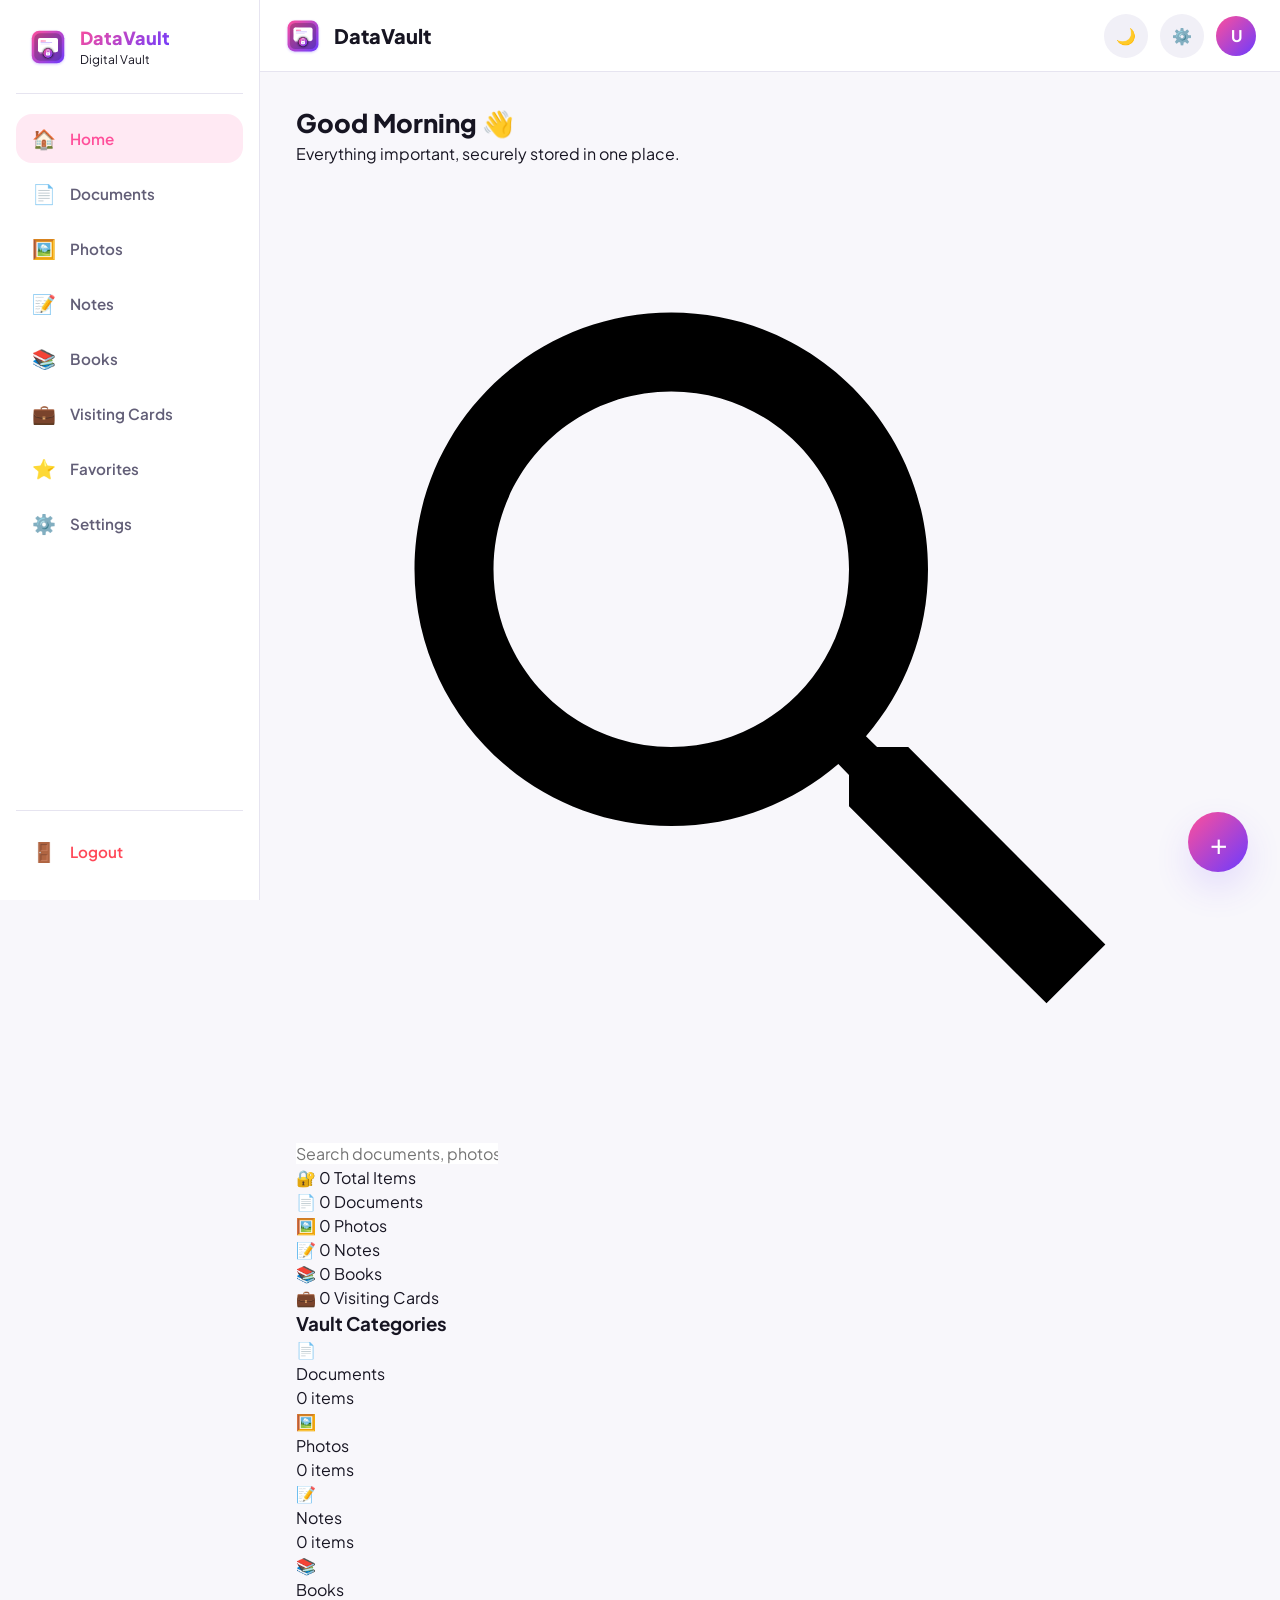
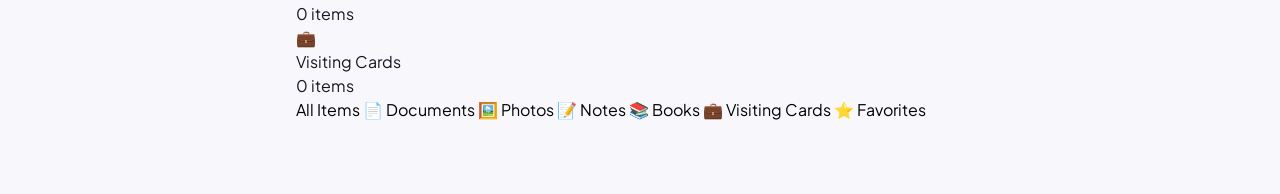
==== dashboard.html @ a6f7eb05 "Initial commit - DataVault PWA web application" ====
<!DOCTYPE html>
<html lang="en">
<head>
  <meta charset="UTF-8">
  <meta name="viewport" content="width=device-width, initial-scale=1.0">
  <meta name="theme-color" content="#FF4F9A">
  <meta name="description" content="DataVault Dashboard - Manage your personal digital documents, photos, notes, books, and visiting cards.">
  <title>Dashboard - DataVault</title>
  
  <link rel="manifest" href="manifest.json">
  <link rel="icon" type="image/svg+xml" href="assets/logo.svg">

  <link rel="preconnect" href="https://fonts.googleapis.com">
  <link rel="preconnect" href="https://fonts.gstatic.com" crossorigin>
  <link href="https://fonts.googleapis.com/css2?family=Plus+Jakarta+Sans:wght@400;500;600;700;800&display=swap" rel="stylesheet">
  
  <link rel="stylesheet" href="css/style.css">
  <link rel="stylesheet" href="css/components.css">
  <link rel="stylesheet" href="css/dashboard.css">
</head>
<body>

  <div class="app-layout">
    
    <!-- Desktop Sidebar Navigation -->
    <aside class="sidebar">
      <div class="sidebar-logo">
        <img src="assets/logo.svg" alt="DataVault Logo">
        <div>
          <div class="font-extrabold text-lg text-gradient">DataVault</div>
          <div class="text-xs text-muted">Digital Vault</div>
        </div>
      </div>

      <nav class="sidebar-nav">
        <button class="sidebar-link active pill-btn" data-filter="all" style="justify-content:flex-start; width:100%; border:none; text-align:left;">
          <span style="font-size:1.2rem;">🏠</span> <span>Home</span>
        </button>
        <button class="sidebar-link pill-btn" data-filter="document" style="justify-content:flex-start; width:100%; border:none; text-align:left;">
          <span style="font-size:1.2rem;">📄</span> <span>Documents</span>
        </button>
        <button class="sidebar-link pill-btn" data-filter="photo" style="justify-content:flex-start; width:100%; border:none; text-align:left;">
          <span style="font-size:1.2rem;">🖼️</span> <span>Photos</span>
        </button>
        <button class="sidebar-link pill-btn" data-filter="note" style="justify-content:flex-start; width:100%; border:none; text-align:left;">
          <span style="font-size:1.2rem;">📝</span> <span>Notes</span>
        </button>
        <button class="sidebar-link pill-btn" data-filter="book" style="justify-content:flex-start; width:100%; border:none; text-align:left;">
          <span style="font-size:1.2rem;">📚</span> <span>Books</span>
        </button>
        <button class="sidebar-link pill-btn" data-filter="visiting-card" style="justify-content:flex-start; width:100%; border:none; text-align:left;">
          <span style="font-size:1.2rem;">💼</span> <span>Visiting Cards</span>
        </button>
        <button class="sidebar-link pill-btn" data-filter="favorite" style="justify-content:flex-start; width:100%; border:none; text-align:left;">
          <span style="font-size:1.2rem;">⭐</span> <span>Favorites</span>
        </button>
        <button class="sidebar-link" data-action="open-settings">
          <span style="font-size:1.2rem;">⚙️</span> <span>Settings</span>
        </button>
      </nav>

      <div style="margin-top:auto; padding-top:16px; border-top:1px solid var(--border-color);">
        <button class="sidebar-link" data-action="logout" style="color:#FF4757; width:100%;">
          <span style="font-size:1.2rem;">🚪</span> <span>Logout</span>
        </button>
      </div>
    </aside>

    <!-- Main Content Work Area -->
    <main class="main-content">
      
      <!-- Dashboard Top Header Bar -->
      <header class="dashboard-header">
        <div class="header-left">
          <img src="assets/logo.svg" alt="DataVault" class="header-brand-logo">
          <span class="header-brand-title">DataVault</span>
        </div>

        <div class="header-right">
          <button class="btn-icon theme-toggle-btn" title="Toggle Light/Dark Theme">🌙</button>
          <button class="btn-icon" data-action="open-settings" title="Settings">⚙️</button>
          <div class="user-avatar" id="userAvatar" data-action="open-settings" title="Profile Settings">U</div>
        </div>
      </header>

      <!-- Main Body Container -->
      <div class="dashboard-body">
        
        <!-- Dynamic User Greeting -->
        <div class="greeting-section">
          <h2 class="greeting-text" id="userGreeting">Good Morning 👋</h2>
          <p class="greeting-subtext">Everything important, securely stored in one place.</p>
        </div>

        <!-- Global Search Input -->
        <div class="search-container">
          <div class="search-input-wrapper">
            <svg xmlns="http://www.w3.org/2000/svg" viewBox="0 0 24 24"><path d="M15.5 14h-.79l-.28-.27C15.41 12.59 16 11.11 16 9.5 16 5.91 13.09 3 9.5 3S3 5.91 3 9.5 5.91 16 9.5 16c1.61 0 3.09-.59 4.23-1.57l.27.28v.79l5 4.99L20.49 19l-4.99-5zm-6 0C7.01 14 5 11.99 5 9.5S7.01 5 9.5 5 14 7.01 14 9.5 11.99 14 9.5 14z"/></svg>
            <input type="text" id="searchInput" class="search-input" placeholder="Search documents, photos, notes, books, contacts...">
          </div>
        </div>

        <!-- Summary Stats Grid -->
        <div class="stats-grid">
          <div class="stat-card">
            <span class="stat-icon">🔐</span>
            <span class="stat-val" id="statTotal">0</span>
            <span class="stat-lbl">Total Items</span>
          </div>
          <div class="stat-card">
            <span class="stat-icon">📄</span>
            <span class="stat-val" id="statDocs">0</span>
            <span class="stat-lbl">Documents</span>
          </div>
          <div class="stat-card">
            <span class="stat-icon">🖼️</span>
            <span class="stat-val" id="statPhotos">0</span>
            <span class="stat-lbl">Photos</span>
          </div>
          <div class="stat-card">
            <span class="stat-icon">📝</span>
            <span class="stat-val" id="statNotes">0</span>
            <span class="stat-lbl">Notes</span>
          </div>
          <div class="stat-card">
            <span class="stat-icon">📚</span>
            <span class="stat-val" id="statBooks">0</span>
            <span class="stat-lbl">Books</span>
          </div>
          <div class="stat-card">
            <span class="stat-icon">💼</span>
            <span class="stat-val" id="statCards">0</span>
            <span class="stat-lbl">Visiting Cards</span>
          </div>
        </div>

        <!-- Categories Section -->
        <div class="section-title-row">
          <h3 class="section-title">Vault Categories</h3>
        </div>
        <div class="categories-grid">
          <div class="category-card" data-category-type="document" data-action="add-doc">
            <div class="category-icon">📄</div>
            <div class="category-name">Documents</div>
            <div class="category-count">0 items</div>
          </div>
          <div class="category-card" data-category-type="photo" data-action="add-photo">
            <div class="category-icon">🖼️</div>
            <div class="category-name">Photos</div>
            <div class="category-count">0 items</div>
          </div>
          <div class="category-card" data-category-type="note" data-action="add-note">
            <div class="category-icon">📝</div>
            <div class="category-name">Notes</div>
            <div class="category-count">0 items</div>
          </div>
          <div class="category-card" data-category-type="book" data-action="add-book">
            <div class="category-icon">📚</div>
            <div class="category-name">Books</div>
            <div class="category-count">0 items</div>
          </div>
          <div class="category-card" data-category-type="visiting-card" data-action="add-vc">
            <div class="category-icon">💼</div>
            <div class="category-name">Visiting Cards</div>
            <div class="category-count">0 items</div>
          </div>
        </div>

        <!-- Filter Tabs / Pills -->
        <div class="filter-pills">
          <button class="pill-btn active" data-filter="all">All Items</button>
          <button class="pill-btn" data-filter="document">📄 Documents</button>
          <button class="pill-btn" data-filter="photo">🖼️ Photos</button>
          <button class="pill-btn" data-filter="note">📝 Notes</button>
          <button class="pill-btn" data-filter="book">📚 Books</button>
          <button class="pill-btn" data-filter="visiting-card">💼 Visiting Cards</button>
          <button class="pill-btn" data-filter="favorite">⭐ Favorites</button>
        </div>

        <!-- Vault Items Render Grid -->
        <div id="itemsGrid" class="items-grid">
          <!-- Dynamic cards injected by dashboard.js -->
        </div>

      </div>
    </main>
  </div>

  <!-- Mobile Bottom Navigation -->
  <nav class="bottom-nav">
    <button class="nav-item active pill-btn" data-filter="all">
      <svg xmlns="http://www.w3.org/2000/svg" viewBox="0 0 24 24"><path d="M10 20v-6h4v6h5v-8h3L12 3 2 12h3v8z"/></svg>
      <span>Home</span>
    </button>
    <button class="nav-item pill-btn" data-filter="document">
      <svg xmlns="http://www.w3.org/2000/svg" viewBox="0 0 24 24"><path d="M14 2H6c-1.1 0-1.99.9-1.99 2L4 20c0 1.1.89 2 1.99 2H18c1.1 0 2-.9 2-2V8l-6-6zm2 16H8v-2h8v2zm0-4H8v-2h8v2zm-3-5V3.5L18.5 9H13z"/></svg>
      <span>Docs</span>
    </button>
    <button class="nav-item pill-btn" data-filter="favorite">
      <svg xmlns="http://www.w3.org/2000/svg" viewBox="0 0 24 24"><path d="M12 17.27L18.18 21l-1.64-7.03L22 9.24l-7.19-.61L12 2 9.19 8.63 2 9.24l5.46 4.73L5.82 21z"/></svg>
      <span>Favorites</span>
    </button>
    <button class="nav-item" data-action="open-settings">
      <svg xmlns="http://www.w3.org/2000/svg" viewBox="0 0 24 24"><path d="M19.14 12.94c.04-.3.06-.61.06-.94 0-.32-.02-.64-.07-.94l2.03-1.58c.18-.14.23-.41.12-.61l-1.92-3.32c-.12-.22-.37-.29-.59-.22l-2.39.96c-.5-.38-1.03-.7-1.62-.94l-.36-2.54c-.04-.24-.24-.41-.48-.41h-3.84c-.24 0-.43.17-.47.41l-.36 2.54c-.59.24-1.13.57-1.62.94l-2.39-.96c-.22-.08-.47 0-.59.22L2.74 8.87c-.12.21-.08.47.12.61l2.03 1.58c-.05.3-.09.63-.09.94s.02.64.07.94l-2.03 1.58c-.18.14-.23.41-.12.61l1.92 3.32c.12.22.37.29.59.22l2.39-.96c.5.38 1.03.7 1.62.94l.36 2.54c.05.24.24.41.48.41h3.84c.24 0 .44-.17.47-.41l.36-2.54c.59-.24 1.13-.56 1.62-.94l2.39.96c.22.08.47 0 .59-.22l1.92-3.32c.12-.22.07-.47-.12-.61l-2.01-1.58zM12 15.6c-1.98 0-3.6-1.62-3.6-3.6s1.62-3.6 3.6-3.6 3.6 1.62 3.6 3.6-1.62 3.6-3.6 3.6z"/></svg>
      <span>Settings</span>
    </button>
  </nav>

  <!-- Floating Speed Dial Action Button (+) -->
  <div class="fab-container" id="fabContainer">
    <div class="fab-options">
      <button class="fab-option-btn" onclick="document.getElementById('cameraInputTrigger').click()">
        <span>📷</span> Take Photo
      </button>
      <input type="file" id="cameraInputTrigger" accept="image/*" capture="environment" style="display:none;" onchange="
        if(this.files[0]) {
          document.getElementById('uploadFileInput').files = this.files;
          document.querySelector('[data-action=add-photo]').click();
        }
      ">
      <button class="fab-option-btn" data-action="add-photo">
        <span>🖼️</span> Upload Photo
      </button>
      <button class="fab-option-btn" data-action="add-doc">
        <span>📄</span> Upload Document
      </button>
      <button class="fab-option-btn" data-action="add-note">
        <span>📝</span> Create Note
      </button>
      <button class="fab-option-btn" data-action="add-book">
        <span>📚</span> Add Book
      </button>
      <button class="fab-option-btn" data-action="add-vc">
        <span>💼</span> Visiting Card
      </button>
    </div>

    <button class="fab-main" id="fabMain" title="Add to Vault">+</button>
  </div>

  <!-- UPLOAD MEDIA MODAL (Documents / Photos) -->
  <div class="modal-overlay" id="uploadMediaModal">
    <div class="modal-card">
      <div class="modal-header">
        <h3 class="modal-title" id="uploadModalTitle">Upload File</h3>
        <button class="btn-icon" data-dismiss="modal">✕</button>
      </div>
      <form id="uploadMediaForm">
        <div class="modal-body">
          <input type="hidden" id="uploadItemType" value="document">
          
          <div class="form-group">
            <label class="form-label">Category</label>
            <select id="uploadSubcategorySelect" class="form-select"></select>
          </div>

          <div class="form-group">
            <label class="form-label" for="uploadTitleInput">Title *</label>
            <input type="text" id="uploadTitleInput" class="form-input" placeholder="e.g. Passport Copy or Driving Licence" required>
          </div>

          <div class="form-group">
            <label class="form-label" for="uploadDescInput">Description (Optional)</label>
            <textarea id="uploadDescInput" class="form-textarea" placeholder="Add additional details or remarks..."></textarea>
          </div>

          <div class="form-group">
            <label class="form-label">Select File / Capture *</label>
            <input type="file" id="uploadFileInput" class="form-input" accept="image/*,.pdf" required>
          </div>

          <div id="uploadProgressContainer" style="display:none; margin-top:16px;">
            <div class="text-xs font-semibold text-secondary" style="margin-bottom:6px;">Uploading to Cloudinary...</div>
            <div style="height:8px; background:var(--surface-secondary); border-radius:4px; overflow:hidden;">
              <div id="uploadProgressBar" style="width:0%; height:100%; background:var(--brand-gradient); transition:width 0.2s;"></div>
            </div>
          </div>
        </div>
        <div class="modal-footer">
          <button type="button" class="btn btn-secondary" data-dismiss="modal">Cancel</button>
          <button type="submit" class="btn btn-primary">Upload & Save 🔒</button>
        </div>
      </form>
    </div>
  </div>

  <!-- ADD NOTE MODAL -->
  <div class="modal-overlay" id="addNoteModal">
    <div class="modal-card">
      <div class="modal-header">
        <h3 class="modal-title">Create Secure Note 📝</h3>
        <button class="btn-icon" data-dismiss="modal">✕</button>
      </div>
      <form id="addNoteForm">
        <div class="modal-body">
          <div class="form-group">
            <label class="form-label" for="noteTitle">Note Title *</label>
            <input type="text" id="noteTitle" name="noteTitle" class="form-input" placeholder="e.g. Bank PINs or Wi-Fi Passwords" required>
          </div>

          <div class="form-group">
            <label class="form-label" for="noteCategory">Category</label>
            <select id="noteCategory" name="noteCategory" class="form-select">
              <option value="Personal">Personal</option>
              <option value="Work">Work</option>
              <option value="Financial">Financial</option>
              <option value="Passwords">Passwords</option>
              <option value="Ideas">Ideas</option>
            </select>
          </div>

          <div class="form-group">
            <label class="form-label" for="noteContent">Content *</label>
            <textarea id="noteContent" name="noteContent" class="form-textarea" style="min-height:160px;" placeholder="Write your sensitive note here..." required></textarea>
          </div>

          <div style="display:flex; align-items:center; gap:8px;">
            <input type="checkbox" id="noteFavorite" name="noteFavorite" style="width:18px; height:18px; accent-color:var(--primary);">
            <label for="noteFavorite" class="text-sm font-semibold">Mark as Favorite ⭐</label>
          </div>
        </div>
        <div class="modal-footer">
          <button type="button" class="btn btn-secondary" data-dismiss="modal">Cancel</button>
          <button type="submit" class="btn btn-primary">Save Note</button>
        </div>
      </form>
    </div>
  </div>

  <!-- ADD BOOK MODAL -->
  <div class="modal-overlay" id="addBookModal">
    <div class="modal-card">
      <div class="modal-header">
        <h3 class="modal-title">Add Book 📚</h3>
        <button class="btn-icon" data-dismiss="modal">✕</button>
      </div>
      <form id="addBookForm">
        <div class="modal-body">
          <div class="form-group">
            <label class="form-label" for="bookNameInput">Book Name *</label>
            <input type="text" id="bookNameInput" class="form-input" placeholder="e.g. Atomic Habits" required>
          </div>

          <div class="form-group">
            <label class="form-label" for="bookAuthorInput">Author *</label>
            <input type="text" id="bookAuthorInput" class="form-input" placeholder="e.g. James Clear" required>
          </div>

          <div class="form-group">
            <label class="form-label" for="bookCategoryInput">Genre / Category</label>
            <input type="text" id="bookCategoryInput" class="form-input" placeholder="e.g. Self Improvement">
          </div>

          <div class="form-group">
            <label class="form-label" for="bookDescInput">Notes / Summary</label>
            <textarea id="bookDescInput" class="form-textarea" placeholder="Key takeaways or summary..."></textarea>
          </div>

          <div class="form-group">
            <label class="form-label" for="bookCoverInput">Cover Image / PDF (Optional)</label>
            <input type="file" id="bookCoverInput" class="form-input" accept="image/*,.pdf">
          </div>
        </div>
        <div class="modal-footer">
          <button type="button" class="btn btn-secondary" data-dismiss="modal">Cancel</button>
          <button type="submit" class="btn btn-primary">Save Book</button>
        </div>
      </form>
    </div>
  </div>

  <!-- ADD VISITING CARD MODAL -->
  <div class="modal-overlay" id="addVisitingCardModal">
    <div class="modal-card">
      <div class="modal-header">
        <h3 class="modal-title">Add Visiting Card 💼</h3>
        <button class="btn-icon" data-dismiss="modal">✕</button>
      </div>
      <form id="addVisitingCardForm">
        <div class="modal-body">
          <div class="form-group">
            <label class="form-label" for="vcPersonName">Person Name *</label>
            <input type="text" id="vcPersonName" class="form-input" placeholder="John Doe" required>
          </div>

          <div class="form-group">
            <label class="form-label" for="vcCompany">Company</label>
            <input type="text" id="vcCompany" class="form-input" placeholder="Acme Corp">
          </div>

          <div class="form-group">
            <label class="form-label" for="vcDesignation">Designation</label>
            <input type="text" id="vcDesignation" class="form-input" placeholder="Senior Product Manager">
          </div>

          <div style="display:grid; grid-template-columns:1fr 1fr; gap:12px;">
            <div class="form-group">
              <label class="form-label" for="vcPhone">Phone</label>
              <input type="tel" id="vcPhone" class="form-input" placeholder="+1234567890">
            </div>
            <div class="form-group">
              <label class="form-label" for="vcEmail">Email</label>
              <input type="email" id="vcEmail" class="form-input" placeholder="john@acme.com">
            </div>
          </div>

          <div class="form-group">
            <label class="form-label" for="vcWebsite">Website</label>
            <input type="url" id="vcWebsite" class="form-input" placeholder="https://acme.com">
          </div>

          <div class="form-group">
            <label class="form-label" for="vcNotes">Notes</label>
            <textarea id="vcNotes" class="form-textarea" placeholder="Meeting context or extra details..."></textarea>
          </div>

          <div class="form-group">
            <label class="form-label" for="vcCardImageInput">Card Photo / Scan (Optional)</label>
            <input type="file" id="vcCardImageInput" class="form-input" accept="image/*">
          </div>
        </div>
        <div class="modal-footer">
          <button type="button" class="btn btn-secondary" data-dismiss="modal">Cancel</button>
          <button type="submit" class="btn btn-primary">Save Business Card</button>
        </div>
      </form>
    </div>
  </div>

  <!-- ITEM DETAIL VIEW MODAL -->
  <div class="modal-overlay" id="itemDetailModal">
    <div class="modal-card">
      <div class="modal-header">
        <h3 class="modal-title">Item Details</h3>
        <button class="btn-icon" data-dismiss="modal">✕</button>
      </div>
      <div class="modal-body" id="itemDetailBody">
        <!-- Injected dynamically -->
      </div>
      <div class="modal-footer">
        <button class="btn btn-danger" id="deleteItemBtn">Delete Item</button>
        <button class="btn btn-secondary" data-dismiss="modal">Close</button>
      </div>
    </div>
  </div>

  <!-- FULLSCREEN IMAGE VIEWER OVERLAY -->
  <div class="image-viewer-overlay" id="fullscreenImageViewer">
    <div class="image-viewer-toolbar">
      <span id="fullscreenTitle" class="font-bold">Image Preview</span>
      <div style="display:flex; gap:12px;">
        <button class="btn btn-outline" id="fullscreenDownload" style="color:#fff; border-color:rgba(255,255,255,0.4);">⬇️ Download</button>
        <button class="btn-icon" id="closeFullscreenViewer" style="background:rgba(255,255,255,0.2); color:#fff;">✕</button>
      </div>
    </div>
    <div class="image-viewer-body">
      <img id="fullscreenImage" src="" alt="Full Preview">
    </div>
  </div>

  <!-- DELETE CONFIRMATION MODAL -->
  <div class="modal-overlay" id="deleteConfirmModal">
    <div class="modal-card">
      <div class="modal-header">
        <h3 class="modal-title" style="color:#FF4757;">Confirm Delete</h3>
        <button class="btn-icon" data-dismiss="modal">✕</button>
      </div>
      <div class="modal-body">
        <p class="text-sm text-secondary">
          Are you sure you want to permanently delete this item from your DataVault? This action cannot be undone.
        </p>
      </div>
      <div class="modal-footer">
        <button class="btn btn-secondary" data-dismiss="modal">Cancel</button>
        <button class="btn btn-danger" id="confirmDeleteBtn">Permanently Delete</button>
      </div>
    </div>
  </div>

  <!-- SETTINGS & CLOUDINARY CONFIG MODAL -->
  <div class="modal-overlay" id="settingsModal">
    <div class="modal-card">
      <div class="modal-header">
        <h3 class="modal-title">DataVault Settings ⚙️</h3>
        <button class="btn-icon" data-dismiss="modal">✕</button>
      </div>
      <div class="modal-body">
        
        <!-- User Info Section -->
        <div style="background:var(--surface-secondary); padding:16px; border-radius:12px; margin-bottom:20px;">
          <div class="font-bold" id="settingsProfileName">Vault User</div>
          <div class="text-xs text-muted" id="settingsProfileEmail">user@example.com</div>
        </div>

        <h4 class="font-bold text-sm" style="margin-bottom:12px;">Cloudinary Upload Configuration</h4>
        <div class="form-group">
          <label class="form-label" for="cloudNameInput">Cloud Name</label>
          <input type="text" id="cloudNameInput" class="form-input" placeholder="e.g. dxyz1234">
        </div>
        <div class="form-group">
          <label class="form-label" for="uploadPresetInput">Unsigned Upload Preset</label>
          <input type="text" id="uploadPresetInput" class="form-input" placeholder="e.g. datavault_preset">
        </div>
        <button class="btn btn-secondary btn-sm" id="saveCloudinarySettingsBtn" style="margin-bottom:24px;">Save Credentials</button>

        <h4 class="font-bold text-sm" style="margin-bottom:8px;">Data Privacy & App Info</h4>
        <p class="text-xs text-secondary" style="margin-bottom:16px;">
          DataVault securely stores item metadata on Firebase Firestore with user-scoped isolation rules. Binary image and document assets are hosted on Cloudinary without exposing secret keys.
        </p>

        <div style="border-top:1px solid var(--border-color); padding-top:16px;">
          <button class="btn btn-danger btn-block" data-action="logout">Log Out of Vault</button>
        </div>
      </div>
    </div>
  </div>

  <script type="module" src="js/app.js"></script>
</body>
</html>
---- css/style.css ----
/* DataVault Main Design System & Global CSS */
:root {
  /* Brand Colors */
  --primary: #FF4F9A;
  --primary-hover: #E03E84;
  --primary-light: rgba(255, 79, 154, 0.12);
  --secondary: #6C3BFF;
  --secondary-hover: #582AD6;
  --secondary-light: rgba(108, 59, 255, 0.12);
  
  /* Gradient Accents */
  --brand-gradient: linear-gradient(135deg, #FF4F9A 0%, #6C3BFF 100%);
  --brand-gradient-hover: linear-gradient(135deg, #E03E84 0%, #582AD6 100%);
  --glass-gradient: linear-gradient(135deg, rgba(255, 255, 255, 0.75) 0%, rgba(255, 255, 255, 0.4) 100%);
  
  /* Light Theme Palette */
  --bg-color: #F8F7FB;
  --surface-color: #FFFFFF;
  --surface-secondary: #F1F0F7;
  --border-color: #E6E4F0;
  
  --text-primary: #171522;
  --text-secondary: #625E77;
  --text-muted: #9894AB;
  --text-on-brand: #FFFFFF;
  
  --shadow-sm: 0 4px 12px rgba(23, 21, 34, 0.04);
  --shadow-md: 0 8px 24px rgba(23, 21, 34, 0.08);
  --shadow-lg: 0 16px 36px rgba(108, 59, 255, 0.14);
  --shadow-inner: inset 0 2px 4px rgba(0, 0, 0, 0.04);
  
  /* Layout Dimensions */
  --sidebar-width: 260px;
  --bottom-nav-height: 70px;
  --header-height: 72px;
  --radius-sm: 10px;
  --radius-md: 16px;
  --radius-lg: 24px;
  --radius-full: 9999px;
  
  /* Transitions */
  --transition-fast: 0.18s cubic-bezier(0.4, 0, 0.2, 1);
  --transition-normal: 0.3s cubic-bezier(0.4, 0, 0.2, 1);
  --transition-bounce: 0.4s cubic-bezier(0.175, 0.885, 0.32, 1.275);
}

/* Dark Theme Overrides */
[data-theme="dark"] {
  --bg-color: #0F0E17;
  --surface-color: #171522;
  --surface-secondary: #211E30;
  --border-color: #2D2942;
  
  --text-primary: #FFFFFE;
  --text-secondary: #A7A1C4;
  --text-muted: #6F698E;
  
  --glass-gradient: linear-gradient(135deg, rgba(23, 21, 34, 0.85) 0%, rgba(33, 30, 48, 0.6) 100%);
  --shadow-sm: 0 4px 12px rgba(0, 0, 0, 0.3);
  --shadow-md: 0 8px 24px rgba(0, 0, 0, 0.45);
  --shadow-lg: 0 16px 36px rgba(108, 59, 255, 0.25);
}

/* CSS Reset & Base */
*, *::before, *::after {
  box-sizing: border-box;
  margin: 0;
  padding: 0;
  -webkit-tap-highlight-color: transparent;
}

html {
  font-family: 'Plus Jakarta Sans', -apple-system, BlinkMacSystemFont, 'Segoe UI', Roboto, Helvetica, Arial, sans-serif;
  font-size: 16px;
  background-color: var(--bg-color);
  color: var(--text-primary);
  scroll-behavior: smooth;
  height: 100%;
}

body {
  min-height: 100vh;
  min-height: -webkit-fill-available;
  background-color: var(--bg-color);
  color: var(--text-primary);
  line-height: 1.5;
  overflow-x: hidden;
  display: flex;
  flex-direction: column;
}

a {
  color: var(--primary);
  text-decoration: none;
  transition: color var(--transition-fast);
}

a:hover {
  color: var(--primary-hover);
}

button, input, select, textarea {
  font-family: inherit;
  font-size: inherit;
  outline: none;
  border: none;
}

button {
  cursor: pointer;
  background: none;
}

img, svg {
  max-width: 100%;
  display: block;
}

/* Scrollbar */
::-webkit-scrollbar {
  width: 6px;
  height: 6px;
}
::-webkit-scrollbar-track {
  background: transparent;
}
::-webkit-scrollbar-thumb {
  background: var(--text-muted);
  border-radius: var(--radius-full);
}

/* Typography Utilities */
.text-xs { font-size: 0.75rem; }
.text-sm { font-size: 0.875rem; }
.text-base { font-size: 1rem; }
.text-lg { font-size: 1.125rem; }
.text-xl { font-size: 1.25rem; }
.text-2xl { font-size: 1.5rem; }
.text-3xl { font-size: 1.875rem; }

.font-normal { font-weight: 400; }
.font-medium { font-weight: 500; }
.font-semibold { font-weight: 600; }
.font-bold { font-weight: 700; }
.font-extrabold { font-weight: 800; }

.text-gradient {
  background: var(--brand-gradient);
  -webkit-background-clip: text;
  -webkit-text-fill-color: transparent;
}

/* Layout Container */
.app-layout {
  display: flex;
  min-height: 100vh;
  width: 100%;
  position: relative;
}

.main-content {
  flex: 1;
  display: flex;
  flex-direction: column;
  min-width: 0;
  padding-bottom: calc(var(--bottom-nav-height) + 20px);
}

@media (min-width: 1024px) {
  .main-content {
    margin-left: var(--sidebar-width);
    padding-bottom: 40px;
  }
}

/* Glassmorphism Panel */
.glass-panel {
  background: var(--surface-color);
  backdrop-filter: blur(16px);
  -webkit-backdrop-filter: blur(16px);
  border: 1px solid var(--border-color);
  border-radius: var(--radius-md);
}

/* Utility Animations */
@keyframes fadeIn {
  from { opacity: 0; transform: translateY(8px); }
  to { opacity: 1; transform: translateY(0); }
}

@keyframes slideUp {
  from { transform: translateY(100%); }
  to { transform: translateY(0); }
}

@keyframes pulse {
  0%, 100% { opacity: 1; }
  50% { opacity: 0.5; }
}

.animate-fade {
  animation: fadeIn var(--transition-normal) forwards;
}
---- css/components.css ----
/* DataVault Component Styles */

/* Buttons */
.btn {
  display: inline-flex;
  align-items: center;
  justify-content: center;
  gap: 8px;
  padding: 12px 20px;
  border-radius: var(--radius-md);
  font-weight: 600;
  font-size: 0.95rem;
  transition: all var(--transition-fast);
  user-select: none;
  border: 1px solid transparent;
}

.btn-primary {
  background: var(--brand-gradient);
  color: var(--text-on-brand);
  box-shadow: 0 4px 16px rgba(255, 79, 154, 0.3);
}

.btn-primary:hover {
  background: var(--brand-gradient-hover);
  transform: translateY(-2px);
  box-shadow: 0 6px 20px rgba(255, 79, 154, 0.4);
}

.btn-secondary {
  background: var(--surface-secondary);
  color: var(--text-primary);
  border-color: var(--border-color);
}

.btn-secondary:hover {
  background: var(--border-color);
  color: var(--text-primary);
}

.btn-outline {
  border-color: var(--primary);
  color: var(--primary);
}

.btn-outline:hover {
  background: var(--primary-light);
}

.btn-danger {
  background: #FF4757;
  color: #FFFFFF;
}

.btn-danger:hover {
  background: #E03545;
  box-shadow: 0 4px 12px rgba(255, 71, 87, 0.3);
}

.btn-icon {
  width: 44px;
  height: 44px;
  padding: 0;
  border-radius: var(--radius-full);
  display: inline-flex;
  align-items: center;
  justify-content: center;
  background: var(--surface-secondary);
  color: var(--text-primary);
  transition: all var(--transition-fast);
}

.btn-icon:hover {
  background: var(--primary-light);
  color: var(--primary);
  transform: scale(1.05);
}

.btn-sm {
  padding: 8px 14px;
  font-size: 0.85rem;
  border-radius: var(--radius-sm);
}

.btn-block {
  width: 100%;
}

/* Forms & Inputs */
.form-group {
  display: flex;
  flex-direction: column;
  gap: 8px;
  margin-bottom: 18px;
}

.form-label {
  font-size: 0.875rem;
  font-weight: 600;
  color: var(--text-secondary);
}

.form-input, .form-select, .form-textarea {
  width: 100%;
  padding: 12px 16px;
  background: var(--surface-secondary);
  border: 1px solid var(--border-color);
  border-radius: var(--radius-md);
  color: var(--text-primary);
  transition: all var(--transition-fast);
  font-size: 0.95rem;
}

.form-input:focus, .form-select:focus, .form-textarea:focus {
  border-color: var(--primary);
  background: var(--surface-color);
  box-shadow: 0 0 0 4px var(--primary-light);
}

.form-textarea {
  min-height: 110px;
  resize: vertical;
}

/* Floating Action Speed Dial (+) */
.fab-container {
  position: fixed;
  bottom: calc(var(--bottom-nav-height) + 16px);
  right: 20px;
  z-index: 100;
  display: flex;
  flex-direction: column;
  align-items: flex-end;
  gap: 12px;
}

@media (min-width: 1024px) {
  .fab-container {
    bottom: 28px;
    right: 32px;
  }
}

.fab-main {
  width: 60px;
  height: 60px;
  border-radius: var(--radius-full);
  background: var(--brand-gradient);
  color: #FFFFFF;
  display: flex;
  align-items: center;
  justify-content: center;
  box-shadow: var(--shadow-lg);
  font-size: 1.8rem;
  transition: transform var(--transition-bounce), background var(--transition-fast);
  cursor: pointer;
  border: none;
}

.fab-main:hover {
  transform: scale(1.08) rotate(90deg);
}

.fab-options {
  display: flex;
  flex-direction: column;
  gap: 10px;
  opacity: 0;
  pointer-events: none;
  transform: translateY(20px) scale(0.9);
  transition: all var(--transition-normal);
}

.fab-container.active .fab-options {
  opacity: 1;
  pointer-events: auto;
  transform: translateY(0) scale(1);
}

.fab-container.active .fab-main {
  transform: rotate(135deg);
  background: #FF4757;
}

.fab-option-btn {
  display: flex;
  align-items: center;
  gap: 10px;
  padding: 10px 16px;
  background: var(--surface-color);
  border: 1px solid var(--border-color);
  border-radius: var(--radius-full);
  box-shadow: var(--shadow-md);
  color: var(--text-primary);
  font-weight: 600;
  font-size: 0.9rem;
  white-space: nowrap;
  transition: transform var(--transition-fast);
}

.fab-option-btn:hover {
  transform: translateX(-4px);
  background: var(--surface-secondary);
}

/* Modal System */
.modal-overlay {
  position: fixed;
  inset: 0;
  background: rgba(15, 14, 23, 0.6);
  backdrop-filter: blur(6px);
  -webkit-backdrop-filter: blur(6px);
  z-index: 1000;
  display: flex;
  align-items: center;
  justify-content: center;
  padding: 20px;
  opacity: 0;
  pointer-events: none;
  transition: opacity var(--transition-normal);
}

.modal-overlay.active {
  opacity: 1;
  pointer-events: auto;
}

.modal-card {
  width: 100%;
  max-width: 520px;
  max-height: 90vh;
  background: var(--surface-color);
  border: 1px solid var(--border-color);
  border-radius: var(--radius-lg);
  box-shadow: var(--shadow-lg);
  display: flex;
  flex-direction: column;
  overflow: hidden;
  transform: translateY(20px) scale(0.95);
  transition: transform var(--transition-bounce);
}

.modal-overlay.active .modal-card {
  transform: translateY(0) scale(1);
}

.modal-header {
  padding: 20px 24px;
  border-bottom: 1px solid var(--border-color);
  display: flex;
  align-items: center;
  justify-content: space-between;
}

.modal-title {
  font-size: 1.2rem;
  font-weight: 700;
}

.modal-body {
  padding: 24px;
  overflow-y: auto;
  flex: 1;
}

.modal-footer {
  padding: 16px 24px;
  border-top: 1px solid var(--border-color);
  display: flex;
  justify-content: flex-end;
  gap: 12px;
  background: var(--surface-secondary);
}

/* Toast Notification */
.toast-container {
  position: fixed;
  top: 20px;
  right: 20px;
  z-index: 2000;
  display: flex;
  flex-direction: column;
  gap: 10px;
  pointer-events: none;
}

.toast {
  pointer-events: auto;
  min-width: 280px;
  max-width: 380px;
  padding: 14px 18px;
  border-radius: var(--radius-md);
  background: var(--surface-color);
  border-left: 4px solid var(--primary);
  box-shadow: var(--shadow-md);
  display: flex;
  align-items: center;
  gap: 12px;
  color: var(--text-primary);
  animation: fadeIn var(--transition-normal) forwards;
}

.toast.success { border-left-color: #2ED573; }
.toast.error { border-left-color: #FF4757; }
.toast.info { border-left-color: #6C3BFF; }

/* Skeleton Loader */
.skeleton {
  background: linear-gradient(90deg, var(--surface-secondary) 25%, var(--border-color) 50%, var(--surface-secondary) 75%);
  background-size: 200% 100%;
  animation: loading 1.5s infinite;
  border-radius: var(--radius-sm);
}

@keyframes loading {
  0% { background-position: 200% 0; }
  100% { background-position: -200% 0; }
}

/* Bottom Navigation (Mobile) */
.bottom-nav {
  position: fixed;
  bottom: 0;
  left: 0;
  right: 0;
  height: var(--bottom-nav-height);
  background: var(--surface-color);
  border-top: 1px solid var(--border-color);
  display: flex;
  align-items: center;
  justify-content: space-around;
  z-index: 90;
  box-shadow: 0 -4px 16px rgba(0,0,0,0.05);
}

@media (min-width: 1024px) {
  .bottom-nav {
    display: none;
  }
}

.nav-item {
  display: flex;
  flex-direction: column;
  align-items: center;
  gap: 4px;
  color: var(--text-muted);
  font-size: 0.75rem;
  font-weight: 600;
  transition: color var(--transition-fast);
  background: none;
  border: none;
  padding: 6px;
  cursor: pointer;
}

.nav-item.active {
  color: var(--primary);
}

.nav-item svg {
  width: 22px;
  height: 22px;
  fill: currentColor;
}

/* Desktop Sidebar Nav */
.sidebar {
  display: none;
  position: fixed;
  top: 0;
  left: 0;
  bottom: 0;
  width: var(--sidebar-width);
  background: var(--surface-color);
  border-right: 1px solid var(--border-color);
  padding: 24px 16px;
  flex-direction: column;
  z-index: 100;
}

@media (min-width: 1024px) {
  .sidebar {
    display: flex;
  }
}

.sidebar-logo {
  display: flex;
  align-items: center;
  gap: 12px;
  padding: 0 12px 24px;
  border-bottom: 1px solid var(--border-color);
  margin-bottom: 20px;
}

.sidebar-logo img {
  width: 40px;
  height: 40px;
}

.sidebar-nav {
  display: flex;
  flex-direction: column;
  gap: 6px;
  flex: 1;
}

.sidebar-link {
  display: flex;
  align-items: center;
  gap: 14px;
  padding: 12px 16px;
  border-radius: var(--radius-md);
  color: var(--text-secondary);
  font-weight: 600;
  font-size: 0.95rem;
  transition: all var(--transition-fast);
}

.sidebar-link:hover, .sidebar-link.active {
  background: var(--primary-light);
  color: var(--primary);
}

.sidebar-link svg {
  width: 20px;
  height: 20px;
  fill: currentColor;
}

/* Fullscreen Media Viewer */
.image-viewer-overlay {
  position: fixed;
  inset: 0;
  background: rgba(0, 0, 0, 0.92);
  z-index: 3000;
  display: flex;
  flex-direction: column;
  opacity: 0;
  pointer-events: none;
  transition: opacity var(--transition-normal);
}

.image-viewer-overlay.active {
  opacity: 1;
  pointer-events: auto;
}

.image-viewer-toolbar {
  padding: 16px 24px;
  display: flex;
  align-items: center;
  justify-content: space-between;
  color: #FFFFFF;
}

.image-viewer-body {
  flex: 1;
  display: flex;
  align-items: center;
  justify-content: center;
  padding: 20px;
  overflow: hidden;
}

.image-viewer-body img {
  max-width: 100%;
  max-height: 80vh;
  object-fit: contain;
  transition: transform var(--transition-fast);
  border-radius: var(--radius-sm);
}
---- css/dashboard.css ----
/* DataVault Dashboard & Card Layout CSS */

/* Top Dashboard Header */
.dashboard-header {
  height: var(--header-height);
  background: var(--surface-color);
  border-bottom: 1px solid var(--border-color);
  padding: 0 24px;
  display: flex;
  align-items: center;
  justify-content: space-between;
  position: sticky;
  top: 0;
  z-index: 80;
}

.header-left {
  display: flex;
  align-items: center;
  gap: 12px;
}

.header-brand-logo {
  width: 38px;
  height: 38px;
}

.header-brand-title {
  font-size: 1.25rem;
  font-weight: 800;
  color: var(--text-primary);
}

.header-right {
  display: flex;
  align-items: center;
  gap: 12px;
}

.user-avatar {
  width: 40px;
  height: 40px;
  border-radius: var(--radius-full);
  background: var(--brand-gradient);
  color: #FFFFFF;
  font-weight: 700;
  display: flex;
  align-items: center;
  justify-content: center;
  font-size: 1rem;
  cursor: pointer;
}

/* Main Dashboard Body */
.dashboard-body {
  padding: 24px 20px;
  max-width: 1280px;
  margin: 0 auto;
  width: 100%;
}

@media (min-width: 768px) {
  .dashboard-body {
    padding: 32px 36px;
  }
}

/* Greeting Section */
.greeting-section {
  margin-bottom: 28px;
}

.greeting-text {
  font-size: 1.6rem;
  font-weight: 800;
  color: var(--text-primary);

.greeting-subtext {
  font-size: 0.95rem;
  color: var(--text-secondary);
  margin-top: 4px;
}

/* Global Search Bar */
.search-container {
  margin-bottom: 28px;
  position: relative;
}

.search-input-wrapper {
  position: relative;
  display: flex;
  align-items: center;
}

.search-input-wrapper svg {
  position: absolute;
  left: 16px;
  width: 20px;
  height: 20px;
  fill: var(--text-muted);
}

.search-input {
  width: 100%;
  padding: 14px 16px 14px 48px;
  background: var(--surface-color);
  border: 1px solid var(--border-color);
  border-radius: var(--radius-md);
  font-size: 0.95rem;
  color: var(--text-primary);
  box-shadow: var(--shadow-sm);
  transition: all var(--transition-fast);
}

.search-input:focus {
  border-color: var(--primary);
  box-shadow: var(--shadow-md);
}

/* Stats Summary Row */
.stats-grid {
  display: grid;
  grid-template-columns: repeat(2, 1fr);
  gap: 14px;
  margin-bottom: 32px;
}

@media (min-width: 640px) {
  .stats-grid {
    grid-template-columns: repeat(3, 1fr);
  }
}

@media (min-width: 1024px) {
  .stats-grid {
    grid-template-columns: repeat(6, 1fr);
  }
}

.stat-card {
  background: var(--surface-color);
  border: 1px solid var(--border-color);
  border-radius: var(--radius-md);
  padding: 16px;
  display: flex;
  flex-direction: column;
  gap: 8px;
  box-shadow: var(--shadow-sm);
  transition: transform var(--transition-fast);
}

.stat-card:hover {
  transform: translateY(-2px);
  box-shadow: var(--shadow-md);
}

.stat-icon {
  font-size: 1.5rem;
}

.stat-val {
  font-size: 1.4rem;
  font-weight: 800;
  color: var(--text-primary);
}

.stat-lbl {
  font-size: 0.8rem;
  font-weight: 600;
  color: var(--text-secondary);
}

/* Category Grid */
.section-title-row {
  display: flex;
  align-items: center;
  justify-content: space-between;
  margin-bottom: 16px;
}

.section-title {
  font-size: 1.2rem;
  font-weight: 700;
  color: var(--text-primary);
}

.categories-grid {
  display: grid;
  grid-template-columns: repeat(2, 1fr);
  gap: 16px;
  margin-bottom: 36px;
}

@media (min-width: 768px) {
  .categories-grid {
    grid-template-columns: repeat(5, 1fr);
  }
}

.category-card {
  background: var(--surface-color);
  border: 1px solid var(--border-color);
  border-radius: var(--radius-lg);
  padding: 20px 16px;
  display: flex;
  flex-direction: column;
  align-items: center;
  text-align: center;
  gap: 10px;
  box-shadow: var(--shadow-sm);
  cursor: pointer;
  transition: all var(--transition-bounce);
}

.category-card:hover, .category-card.active {
  border-color: var(--primary);
  transform: translateY(-4px);
  box-shadow: var(--shadow-md);
  background: var(--surface-color);
}

.category-icon {
  width: 52px;
  height: 52px;
  border-radius: var(--radius-full);
  background: var(--primary-light);
  display: flex;
  align-items: center;
  justify-content: center;
  font-size: 1.6rem;
}

.category-name {
  font-weight: 700;
  font-size: 0.95rem;
  color: var(--text-primary);
}

.category-count {
  font-size: 0.8rem;
  color: var(--text-secondary);
}

/* Filter Chips Tabs */
.filter-pills {
  display: flex;
  align-items: center;
  gap: 10px;
  overflow-x: auto;
  padding-bottom: 10px;
  margin-bottom: 24px;
  scrollbar-width: none;
}

.filter-pills::-webkit-scrollbar {
  display: none;
}

.pill-btn {
  padding: 8px 16px;
  border-radius: var(--radius-full);
  background: var(--surface-color);
  border: 1px solid var(--border-color);
  color: var(--text-secondary);
  font-size: 0.85rem;
  font-weight: 600;
  white-space: nowrap;
  cursor: pointer;
  transition: all var(--transition-fast);
}

.pill-btn.active, .pill-btn:hover {
  background: var(--brand-gradient);
  color: var(--text-on-brand);
  border-color: transparent;
  box-shadow: 0 4px 12px rgba(255, 79, 154, 0.25);
}

/* Items Grid & Cards */
.items-grid {
  display: grid;
  grid-template-columns: 1fr;
  gap: 18px;
  margin-bottom: 40px;
}

@media (min-width: 640px) {
  .items-grid {
    grid-template-columns: repeat(2, 1fr);
  }
}

@media (min-width: 1024px) {
  .items-grid {
    grid-template-columns: repeat(3, 1fr);
  }
}

.vault-item-card {
  background: var(--surface-color);
  border: 1px solid var(--border-color);
  border-radius: var(--radius-lg);
  overflow: hidden;
  box-shadow: var(--shadow-sm);
  display: flex;
  flex-direction: column;
  transition: all var(--transition-fast);
  position: relative;
}

.vault-item-card:hover {
  transform: translateY(-3px);
  box-shadow: var(--shadow-md);
  border-color: var(--border-color);
}

.item-thumb {
  height: 160px;
  width: 100%;
  background: var(--surface-secondary);
  display: flex;
  align-items: center;
  justify-content: center;
  overflow: hidden;
  position: relative;
}

.item-thumb img {
  width: 100%;
  height: 100%;
  object-fit: cover;
}

.item-thumb-placeholder {
  font-size: 3.2rem;
  opacity: 0.85;
}

.item-badge {
  position: absolute;
  top: 12px;
  left: 12px;
  padding: 4px 10px;
  border-radius: var(--radius-full);
  background: rgba(23, 21, 34, 0.75);
  backdrop-filter: blur(8px);
  color: #FFFFFF;
  font-size: 0.75rem;
  font-weight: 600;
  text-transform: capitalize;
}

.fav-btn {
  position: absolute;
  top: 12px;
  right: 12px;
  width: 34px;
  height: 34px;
  border-radius: var(--radius-full);
  background: rgba(255, 255, 255, 0.85);
  backdrop-filter: blur(6px);
  display: flex;
  align-items: center;
  justify-content: center;
  cursor: pointer;
  border: none;
  font-size: 1.1rem;
  transition: transform var(--transition-fast);
}

.fav-btn:hover {
  transform: scale(1.15);
}

.fav-btn.active {
  color: #FF4757;
}

.item-content {
  padding: 16px;
  display: flex;
  flex-direction: column;
  gap: 8px;
  flex: 1;
}

.item-title {
  font-weight: 700;
  font-size: 1rem;
  color: var(--text-primary);
  white-space: nowrap;
  overflow: hidden;
  text-overflow: ellipsis;
}

.item-desc {
  font-size: 0.85rem;
  color: var(--text-secondary);
  display: -webkit-box;
  -webkit-line-clamp: 2;
  -webkit-box-orient: vertical;
  overflow: hidden;
  min-height: 2.5em;
}

.item-footer {
  margin-top: auto;
  padding-top: 12px;
  border-top: 1px solid var(--border-color);
  display: flex;
  align-items: center;
  justify-content: space-between;
  font-size: 0.78rem;
  color: var(--text-muted);
}

/* Digital Visiting Card View */
.visiting-card-container {
  background: linear-gradient(135deg, #171522 0%, #2A2440 100%);
  color: #FFFFFF;
  border-radius: var(--radius-lg);
  padding: 24px;
  box-shadow: var(--shadow-lg);
  position: relative;
  overflow: hidden;
}

.visiting-card-container::before {
  content: '';
  position: absolute;
  top: -40px;
  right: -40px;
  width: 180px;
  height: 180px;
  background: radial-gradient(circle, rgba(255,79,154,0.3) 0%, transparent 70%);
  border-radius: 50%;
}

.vc-header {
  display: flex;
  justify-content: space-between;
  align-items: flex-start;
  margin-bottom: 20px;
}

.vc-name {
  font-size: 1.3rem;
  font-weight: 800;
}

.vc-title {
  font-size: 0.85rem;
  color: #A7A1C4;
}

.vc-company {
  font-size: 0.95rem;
  font-weight: 700;
  color: #FF4F9A;
  margin-top: 2px;
}

.vc-actions {
  display: flex;
  flex-direction: column;
  gap: 10px;
  margin-top: 20px;
}

.vc-link-btn {
  display: flex;
  align-items: center;
  gap: 10px;
  padding: 10px 14px;
  border-radius: var(--radius-md);
  background: rgba(255, 255, 255, 0.08);
  color: #FFFFFF;
  font-size: 0.85rem;
  font-weight: 500;
  transition: background var(--transition-fast);
}

.vc-link-btn:hover {
  background: rgba(255, 255, 255, 0.18);
  color: #FFFFFF;
}

/* Empty State */
.empty-state {
  text-align: center;
  padding: 48px 24px;
  background: var(--surface-color);
  border: 2px dashed var(--border-color);
  border-radius: var(--radius-lg);
  margin: 20px 0;
}

.empty-state-icon {
  font-size: 3.5rem;
  margin-bottom: 12px;
}

.empty-state-title {
  font-size: 1.2rem;
  font-weight: 700;
  margin-bottom: 6px;
}

.empty-state-desc {
  font-size: 0.9rem;
  color: var(--text-secondary);
  max-width: 360px;
  margin: 0 auto 20px;
}
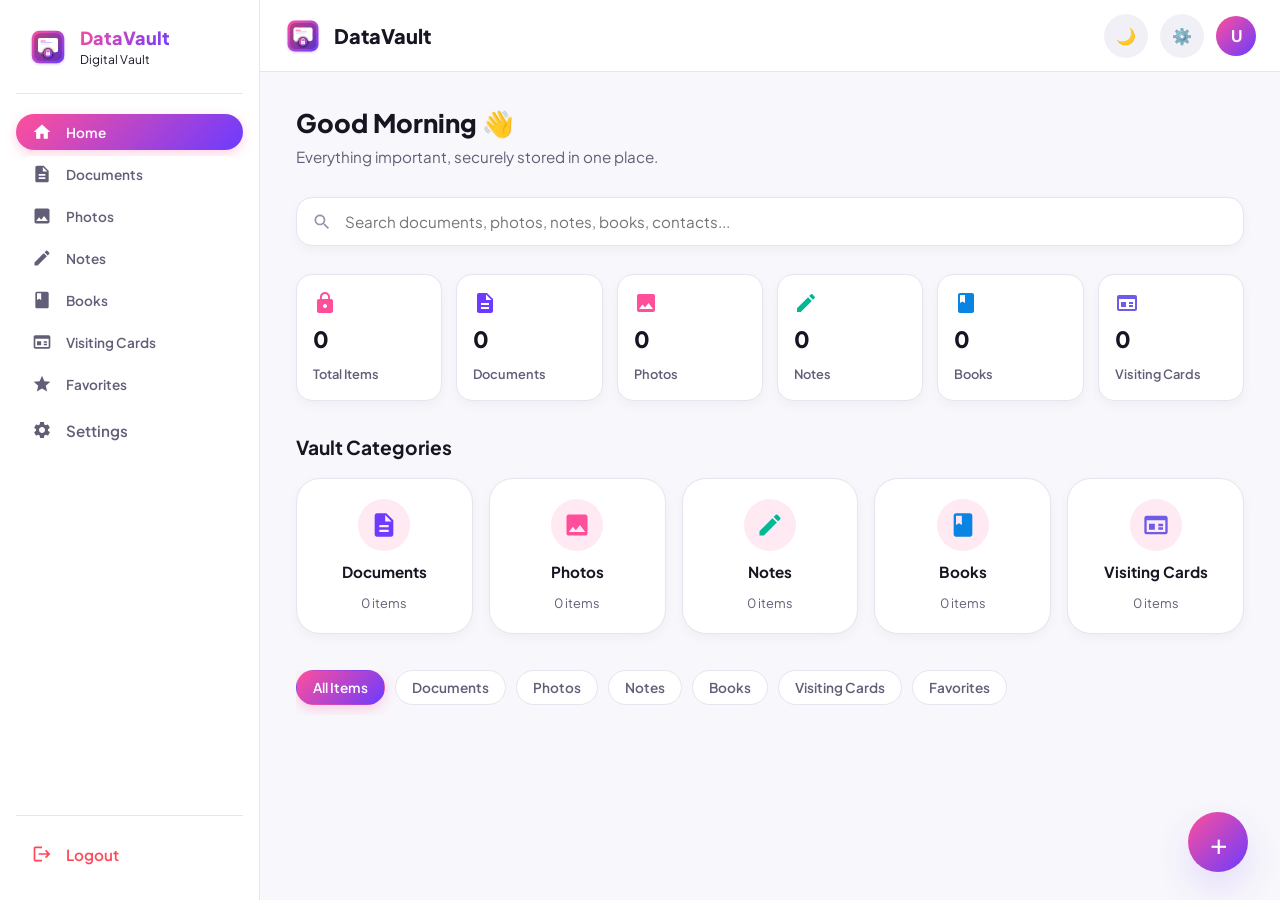
==== commit 1bb57354: "Fix CSS syntax error in dashboard.css and update unicode emojis to crisp vector SVGs" ====
--- a/dashboard.html
+++ b/dashboard.html
@@ -34,34 +34,43 @@
 
       <nav class="sidebar-nav">
         <button class="sidebar-link active pill-btn" data-filter="all" style="justify-content:flex-start; width:100%; border:none; text-align:left;">
-          <span style="font-size:1.2rem;">🏠</span> <span>Home</span>
+          <svg width="20" height="20" viewBox="0 0 24 24" fill="currentColor"><path d="M10 20v-6h4v6h5v-8h3L12 3 2 12h3v8z"/></svg>
+          <span>Home</span>
         </button>
         <button class="sidebar-link pill-btn" data-filter="document" style="justify-content:flex-start; width:100%; border:none; text-align:left;">
-          <span style="font-size:1.2rem;">📄</span> <span>Documents</span>
+          <svg width="20" height="20" viewBox="0 0 24 24" fill="currentColor"><path d="M14 2H6c-1.1 0-1.99.9-1.99 2L4 20c0 1.1.89 2 1.99 2H18c1.1 0 2-.9 2-2V8l-6-6zm2 16H8v-2h8v2zm0-4H8v-2h8v2zm-3-5V3.5L18.5 9H13z"/></svg>
+          <span>Documents</span>
         </button>
         <button class="sidebar-link pill-btn" data-filter="photo" style="justify-content:flex-start; width:100%; border:none; text-align:left;">
-          <span style="font-size:1.2rem;">🖼️</span> <span>Photos</span>
+          <svg width="20" height="20" viewBox="0 0 24 24" fill="currentColor"><path d="M21 19V5c0-1.1-.9-2-2-2H5c-1.1 0-2 .9-2 2v14c0 1.1.9 2 2 2h14c1.1 0 2-.9 2-2zM8.5 13.5l2.5 3.01L14.5 12l4.5 6H5l3.5-4.5z"/></svg>
+          <span>Photos</span>
         </button>
         <button class="sidebar-link pill-btn" data-filter="note" style="justify-content:flex-start; width:100%; border:none; text-align:left;">
-          <span style="font-size:1.2rem;">📝</span> <span>Notes</span>
+          <svg width="20" height="20" viewBox="0 0 24 24" fill="currentColor"><path d="M3 17.25V21h3.75L17.81 9.94l-3.75-3.75L3 17.25zM20.71 7.04c.39-.39.39-1.02 0-1.41l-2.34-2.34c-.39-.39-1.02-.39-1.41 0l-1.83 1.83 3.75 3.75 1.83-1.83z"/></svg>
+          <span>Notes</span>
         </button>
         <button class="sidebar-link pill-btn" data-filter="book" style="justify-content:flex-start; width:100%; border:none; text-align:left;">
-          <span style="font-size:1.2rem;">📚</span> <span>Books</span>
+          <svg width="20" height="20" viewBox="0 0 24 24" fill="currentColor"><path d="M18 2H6c-1.1 0-2 .9-2 2v16c0 1.1.9 2 2 2h12c1.1 0 2-.9 2-2V4c0-1.1-.9-2-2-2zM6 4h5v8l-2.5-1.5L6 12V4z"/></svg>
+          <span>Books</span>
         </button>
         <button class="sidebar-link pill-btn" data-filter="visiting-card" style="justify-content:flex-start; width:100%; border:none; text-align:left;">
-          <span style="font-size:1.2rem;">💼</span> <span>Visiting Cards</span>
+          <svg width="20" height="20" viewBox="0 0 24 24" fill="currentColor"><path d="M20 4H4c-1.11 0-1.99.89-1.99 2L2 18c0 1.11.89 2 2 2h16c1.11 0 2-.89 2-2V6c0-1.11-.89-2-2-2zm0 14H4V8h16v10zm-6-7h4v2h-4zm0 3h4v2h-4zm-8-3h5v5H6z"/></svg>
+          <span>Visiting Cards</span>
         </button>
         <button class="sidebar-link pill-btn" data-filter="favorite" style="justify-content:flex-start; width:100%; border:none; text-align:left;">
-          <span style="font-size:1.2rem;">⭐</span> <span>Favorites</span>
+          <svg width="20" height="20" viewBox="0 0 24 24" fill="currentColor"><path d="M12 17.27L18.18 21l-1.64-7.03L22 9.24l-7.19-.61L12 2 9.19 8.63 2 9.24l5.46 4.73L5.82 21z"/></svg>
+          <span>Favorites</span>
         </button>
         <button class="sidebar-link" data-action="open-settings">
-          <span style="font-size:1.2rem;">⚙️</span> <span>Settings</span>
+          <svg width="20" height="20" viewBox="0 0 24 24" fill="currentColor"><path d="M19.14 12.94c.04-.3.06-.61.06-.94 0-.32-.02-.64-.07-.94l2.03-1.58c.18-.14.23-.41.12-.61l-1.92-3.32c-.12-.22-.37-.29-.59-.22l-2.39.96c-.5-.38-1.03-.7-1.62-.94l-.36-2.54c-.04-.24-.24-.41-.48-.41h-3.84c-.24 0-.43.17-.47.41l-.36 2.54c-.59.24-1.13.57-1.62.94l-2.39-.96c-.22-.08-.47 0-.59.22L2.74 8.87c-.12.21-.08.47.12.61l2.03 1.58c-.05.3-.09.63-.09.94s.02.64.07.94l-2.03 1.58c-.18.14-.23.41-.12.61l1.92 3.32c.12.22.37.29.59.22l2.39-.96c.5.38 1.03.7 1.62.94l.36 2.54c.05.24.24.41.48.41h3.84c.24 0 .44-.17.47-.41l.36-2.54c.59-.24 1.13-.56 1.62-.94l2.39.96c.22.08.47 0 .59-.22l1.92-3.32c.12-.22.07-.47-.12-.61l-2.01-1.58zM12 15.6c-1.98 0-3.6-1.62-3.6-3.6s1.62-3.6 3.6-3.6 3.6 1.62 3.6 3.6-1.62 3.6-3.6 3.6z"/></svg>
+          <span>Settings</span>
         </button>
       </nav>
 
       <div style="margin-top:auto; padding-top:16px; border-top:1px solid var(--border-color);">
         <button class="sidebar-link" data-action="logout" style="color:#FF4757; width:100%;">
-          <span style="font-size:1.2rem;">🚪</span> <span>Logout</span>
+          <svg width="20" height="20" viewBox="0 0 24 24" fill="currentColor"><path d="M17 7l-1.41 1.41L18.17 11H8v2h10.17l-2.58 2.58L17 17l5-5zM4 5h8V3H4c-1.1 0-2 .9-2 2v14c0 1.1.9 2 2 2h8v-2H4V5z"/></svg>
+          <span>Logout</span>
         </button>
       </div>
     </aside>
@@ -103,32 +112,44 @@
         <!-- Summary Stats Grid -->
         <div class="stats-grid">
           <div class="stat-card">
-            <span class="stat-icon">🔐</span>
+            <div class="stat-icon" style="color:var(--primary);">
+              <svg width="24" height="24" viewBox="0 0 24 24" fill="currentColor"><path d="M18 8h-1V6c0-2.76-2.24-5-5-5S7 3.24 7 6v2H6c-1.1 0-2 .9-2 2v10c0 1.1.9 2 2 2h12c1.1 0 2-.9 2-2V10c0-1.1-.9-2-2-2zm-6 9c-1.1 0-2-.9-2-2s.9-2 2-2 2 .9 2 2-.9 2-2 2zm3.1-9H8.9V6c0-1.71 1.39-3.1 3.1-3.1 1.71 0 3.1 1.39 3.1 3.1v2z"/></svg>
+            </div>
             <span class="stat-val" id="statTotal">0</span>
             <span class="stat-lbl">Total Items</span>
           </div>
           <div class="stat-card">
-            <span class="stat-icon">📄</span>
+            <div class="stat-icon" style="color:#6C3BFF;">
+              <svg width="24" height="24" viewBox="0 0 24 24" fill="currentColor"><path d="M14 2H6c-1.1 0-1.99.9-1.99 2L4 20c0 1.1.89 2 1.99 2H18c1.1 0 2-.9 2-2V8l-6-6zm2 16H8v-2h8v2zm0-4H8v-2h8v2zm-3-5V3.5L18.5 9H13z"/></svg>
+            </div>
             <span class="stat-val" id="statDocs">0</span>
             <span class="stat-lbl">Documents</span>
           </div>
           <div class="stat-card">
-            <span class="stat-icon">🖼️</span>
+            <div class="stat-icon" style="color:#FF4F9A;">
+              <svg width="24" height="24" viewBox="0 0 24 24" fill="currentColor"><path d="M21 19V5c0-1.1-.9-2-2-2H5c-1.1 0-2 .9-2 2v14c0 1.1.9 2 2 2h14c1.1 0 2-.9 2-2zM8.5 13.5l2.5 3.01L14.5 12l4.5 6H5l3.5-4.5z"/></svg>
+            </div>
             <span class="stat-val" id="statPhotos">0</span>
             <span class="stat-lbl">Photos</span>
           </div>
           <div class="stat-card">
-            <span class="stat-icon">📝</span>
+            <div class="stat-icon" style="color:#00B894;">
+              <svg width="24" height="24" viewBox="0 0 24 24" fill="currentColor"><path d="M3 17.25V21h3.75L17.81 9.94l-3.75-3.75L3 17.25zM20.71 7.04c.39-.39.39-1.02 0-1.41l-2.34-2.34c-.39-.39-1.02-.39-1.41 0l-1.83 1.83 3.75 3.75 1.83-1.83z"/></svg>
+            </div>
             <span class="stat-val" id="statNotes">0</span>
             <span class="stat-lbl">Notes</span>
           </div>
           <div class="stat-card">
-            <span class="stat-icon">📚</span>
+            <div class="stat-icon" style="color:#0984E3;">
+              <svg width="24" height="24" viewBox="0 0 24 24" fill="currentColor"><path d="M18 2H6c-1.1 0-2 .9-2 2v16c0 1.1.9 2 2 2h12c1.1 0 2-.9 2-2V4c0-1.1-.9-2-2-2zM6 4h5v8l-2.5-1.5L6 12V4z"/></svg>
+            </div>
             <span class="stat-val" id="statBooks">0</span>
             <span class="stat-lbl">Books</span>
           </div>
           <div class="stat-card">
-            <span class="stat-icon">💼</span>
+            <div class="stat-icon" style="color:#6C5CE7;">
+              <svg width="24" height="24" viewBox="0 0 24 24" fill="currentColor"><path d="M20 4H4c-1.11 0-1.99.89-1.99 2L2 18c0 1.11.89 2 2 2h16c1.11 0 2-.89 2-2V6c0-1.11-.89-2-2-2zm0 14H4V8h16v10zm-6-7h4v2h-4zm0 3h4v2h-4zm-8-3h5v5H6z"/></svg>
+            </div>
             <span class="stat-val" id="statCards">0</span>
             <span class="stat-lbl">Visiting Cards</span>
           </div>
@@ -140,27 +161,37 @@
         </div>
         <div class="categories-grid">
           <div class="category-card" data-category-type="document" data-action="add-doc">
-            <div class="category-icon">📄</div>
+            <div class="category-icon" style="color:#6C3BFF;">
+              <svg width="28" height="28" viewBox="0 0 24 24" fill="currentColor"><path d="M14 2H6c-1.1 0-1.99.9-1.99 2L4 20c0 1.1.89 2 1.99 2H18c1.1 0 2-.9 2-2V8l-6-6zm2 16H8v-2h8v2zm0-4H8v-2h8v2zm-3-5V3.5L18.5 9H13z"/></svg>
+            </div>
             <div class="category-name">Documents</div>
             <div class="category-count">0 items</div>
           </div>
           <div class="category-card" data-category-type="photo" data-action="add-photo">
-            <div class="category-icon">🖼️</div>
+            <div class="category-icon" style="color:#FF4F9A;">
+              <svg width="28" height="28" viewBox="0 0 24 24" fill="currentColor"><path d="M21 19V5c0-1.1-.9-2-2-2H5c-1.1 0-2 .9-2 2v14c0 1.1.9 2 2 2h14c1.1 0 2-.9 2-2zM8.5 13.5l2.5 3.01L14.5 12l4.5 6H5l3.5-4.5z"/></svg>
+            </div>
             <div class="category-name">Photos</div>
             <div class="category-count">0 items</div>
           </div>
           <div class="category-card" data-category-type="note" data-action="add-note">
-            <div class="category-icon">📝</div>
+            <div class="category-icon" style="color:#00B894;">
+              <svg width="28" height="28" viewBox="0 0 24 24" fill="currentColor"><path d="M3 17.25V21h3.75L17.81 9.94l-3.75-3.75L3 17.25zM20.71 7.04c.39-.39.39-1.02 0-1.41l-2.34-2.34c-.39-.39-1.02-.39-1.41 0l-1.83 1.83 3.75 3.75 1.83-1.83z"/></svg>
+            </div>
             <div class="category-name">Notes</div>
             <div class="category-count">0 items</div>
           </div>
           <div class="category-card" data-category-type="book" data-action="add-book">
-            <div class="category-icon">📚</div>
+            <div class="category-icon" style="color:#0984E3;">
+              <svg width="28" height="28" viewBox="0 0 24 24" fill="currentColor"><path d="M18 2H6c-1.1 0-2 .9-2 2v16c0 1.1.9 2 2 2h12c1.1 0 2-.9 2-2V4c0-1.1-.9-2-2-2zM6 4h5v8l-2.5-1.5L6 12V4z"/></svg>
+            </div>
             <div class="category-name">Books</div>
             <div class="category-count">0 items</div>
           </div>
           <div class="category-card" data-category-type="visiting-card" data-action="add-vc">
-            <div class="category-icon">💼</div>
+            <div class="category-icon" style="color:#6C5CE7;">
+              <svg width="28" height="28" viewBox="0 0 24 24" fill="currentColor"><path d="M20 4H4c-1.11 0-1.99.89-1.99 2L2 18c0 1.11.89 2 2 2h16c1.11 0 2-.89 2-2V6c0-1.11-.89-2-2-2zm0 14H4V8h16v10zm-6-7h4v2h-4zm0 3h4v2h-4zm-8-3h5v5H6z"/></svg>
+            </div>
             <div class="category-name">Visiting Cards</div>
             <div class="category-count">0 items</div>
           </div>
@@ -169,12 +200,12 @@
         <!-- Filter Tabs / Pills -->
         <div class="filter-pills">
           <button class="pill-btn active" data-filter="all">All Items</button>
-          <button class="pill-btn" data-filter="document">📄 Documents</button>
-          <button class="pill-btn" data-filter="photo">🖼️ Photos</button>
-          <button class="pill-btn" data-filter="note">📝 Notes</button>
-          <button class="pill-btn" data-filter="book">📚 Books</button>
-          <button class="pill-btn" data-filter="visiting-card">💼 Visiting Cards</button>
-          <button class="pill-btn" data-filter="favorite">⭐ Favorites</button>
+          <button class="pill-btn" data-filter="document">Documents</button>
+          <button class="pill-btn" data-filter="photo">Photos</button>
+          <button class="pill-btn" data-filter="note">Notes</button>
+          <button class="pill-btn" data-filter="book">Books</button>
+          <button class="pill-btn" data-filter="visiting-card">Visiting Cards</button>
+          <button class="pill-btn" data-filter="favorite">Favorites</button>
         </div>
 
         <!-- Vault Items Render Grid -->
@@ -210,7 +241,7 @@
   <div class="fab-container" id="fabContainer">
     <div class="fab-options">
       <button class="fab-option-btn" onclick="document.getElementById('cameraInputTrigger').click()">
-        <span>📷</span> Take Photo
+        <svg width="18" height="18" viewBox="0 0 24 24" fill="currentColor"><path d="M12 15c1.66 0 3-1.34 3-3s-1.34-3-3-3-3 1.34-3 3 1.34 3 3 3zm9-8h-3.17l-1.86-2H8.03L6.17 7H3c-1.1 0-2 .9-2 2v10c0 1.1.9 2 2 2h18c1.1 0 2-.9 2-2V9c0-1.1-.9-2-2-2zm-9 10c-2.76 0-5-2.24-5-5s2.24-5 5-5 5 2.24 5 5-2.24 5-5 5z"/></svg> Take Photo
       </button>
       <input type="file" id="cameraInputTrigger" accept="image/*" capture="environment" style="display:none;" onchange="
         if(this.files[0]) {
@@ -219,19 +250,19 @@
         }
       ">
       <button class="fab-option-btn" data-action="add-photo">
-        <span>🖼️</span> Upload Photo
+        <svg width="18" height="18" viewBox="0 0 24 24" fill="currentColor"><path d="M21 19V5c0-1.1-.9-2-2-2H5c-1.1 0-2 .9-2 2v14c0 1.1.9 2 2 2h14c1.1 0 2-.9 2-2zM8.5 13.5l2.5 3.01L14.5 12l4.5 6H5l3.5-4.5z"/></svg> Upload Photo
       </button>
       <button class="fab-option-btn" data-action="add-doc">
-        <span>📄</span> Upload Document
+        <svg width="18" height="18" viewBox="0 0 24 24" fill="currentColor"><path d="M14 2H6c-1.1 0-1.99.9-1.99 2L4 20c0 1.1.89 2 1.99 2H18c1.1 0 2-.9 2-2V8l-6-6zm2 16H8v-2h8v2zm0-4H8v-2h8v2zm-3-5V3.5L18.5 9H13z"/></svg> Upload Document
       </button>
       <button class="fab-option-btn" data-action="add-note">
-        <span>📝</span> Create Note
+        <svg width="18" height="18" viewBox="0 0 24 24" fill="currentColor"><path d="M3 17.25V21h3.75L17.81 9.94l-3.75-3.75L3 17.25zM20.71 7.04c.39-.39.39-1.02 0-1.41l-2.34-2.34c-.39-.39-1.02-.39-1.41 0l-1.83 1.83 3.75 3.75 1.83-1.83z"/></svg> Create Note
       </button>
       <button class="fab-option-btn" data-action="add-book">
-        <span>📚</span> Add Book
+        <svg width="18" height="18" viewBox="0 0 24 24" fill="currentColor"><path d="M18 2H6c-1.1 0-2 .9-2 2v16c0 1.1.9 2 2 2h12c1.1 0 2-.9 2-2V4c0-1.1-.9-2-2-2zM6 4h5v8l-2.5-1.5L6 12V4z"/></svg> Add Book
       </button>
       <button class="fab-option-btn" data-action="add-vc">
-        <span>💼</span> Visiting Card
+        <svg width="18" height="18" viewBox="0 0 24 24" fill="currentColor"><path d="M20 4H4c-1.11 0-1.99.89-1.99 2L2 18c0 1.11.89 2 2 2h16c1.11 0 2-.89 2-2V6c0-1.11-.89-2-2-2zm0 14H4V8h16v10zm-6-7h4v2h-4zm0 3h4v2h-4zm-8-3h5v5H6z"/></svg> Visiting Card
       </button>
     </div>
 
@@ -288,7 +319,7 @@
   <div class="modal-overlay" id="addNoteModal">
     <div class="modal-card">
       <div class="modal-header">
-        <h3 class="modal-title">Create Secure Note 📝</h3>
+        <h3 class="modal-title">Create Secure Note</h3>
         <button class="btn-icon" data-dismiss="modal">✕</button>
       </div>
       <form id="addNoteForm">
@@ -331,7 +362,7 @@
   <div class="modal-overlay" id="addBookModal">
     <div class="modal-card">
       <div class="modal-header">
-        <h3 class="modal-title">Add Book 📚</h3>
+        <h3 class="modal-title">Add Book</h3>
         <button class="btn-icon" data-dismiss="modal">✕</button>
       </div>
       <form id="addBookForm">
@@ -373,7 +404,7 @@
   <div class="modal-overlay" id="addVisitingCardModal">
     <div class="modal-card">
       <div class="modal-header">
-        <h3 class="modal-title">Add Visiting Card 💼</h3>
+        <h3 class="modal-title">Add Visiting Card</h3>
         <button class="btn-icon" data-dismiss="modal">✕</button>
       </div>
       <form id="addVisitingCardForm">
@@ -449,7 +480,7 @@
     <div class="image-viewer-toolbar">
       <span id="fullscreenTitle" class="font-bold">Image Preview</span>
       <div style="display:flex; gap:12px;">
-        <button class="btn btn-outline" id="fullscreenDownload" style="color:#fff; border-color:rgba(255,255,255,0.4);">⬇️ Download</button>
+        <button class="btn btn-outline" id="fullscreenDownload" style="color:#fff; border-color:rgba(255,255,255,0.4);">Download</button>
         <button class="btn-icon" id="closeFullscreenViewer" style="background:rgba(255,255,255,0.2); color:#fff;">✕</button>
       </div>
     </div>
@@ -481,7 +512,7 @@
   <div class="modal-overlay" id="settingsModal">
     <div class="modal-card">
       <div class="modal-header">
-        <h3 class="modal-title">DataVault Settings ⚙️</h3>
+        <h3 class="modal-title">DataVault Settings</h3>
         <button class="btn-icon" data-dismiss="modal">✕</button>
       </div>
       <div class="modal-body">
--- a/css/dashboard.css
+++ b/css/dashboard.css
@@ -74,6 +74,7 @@
   font-size: 1.6rem;
   font-weight: 800;
   color: var(--text-primary);
+}
 
 .greeting-subtext {
   font-size: 0.95rem;
